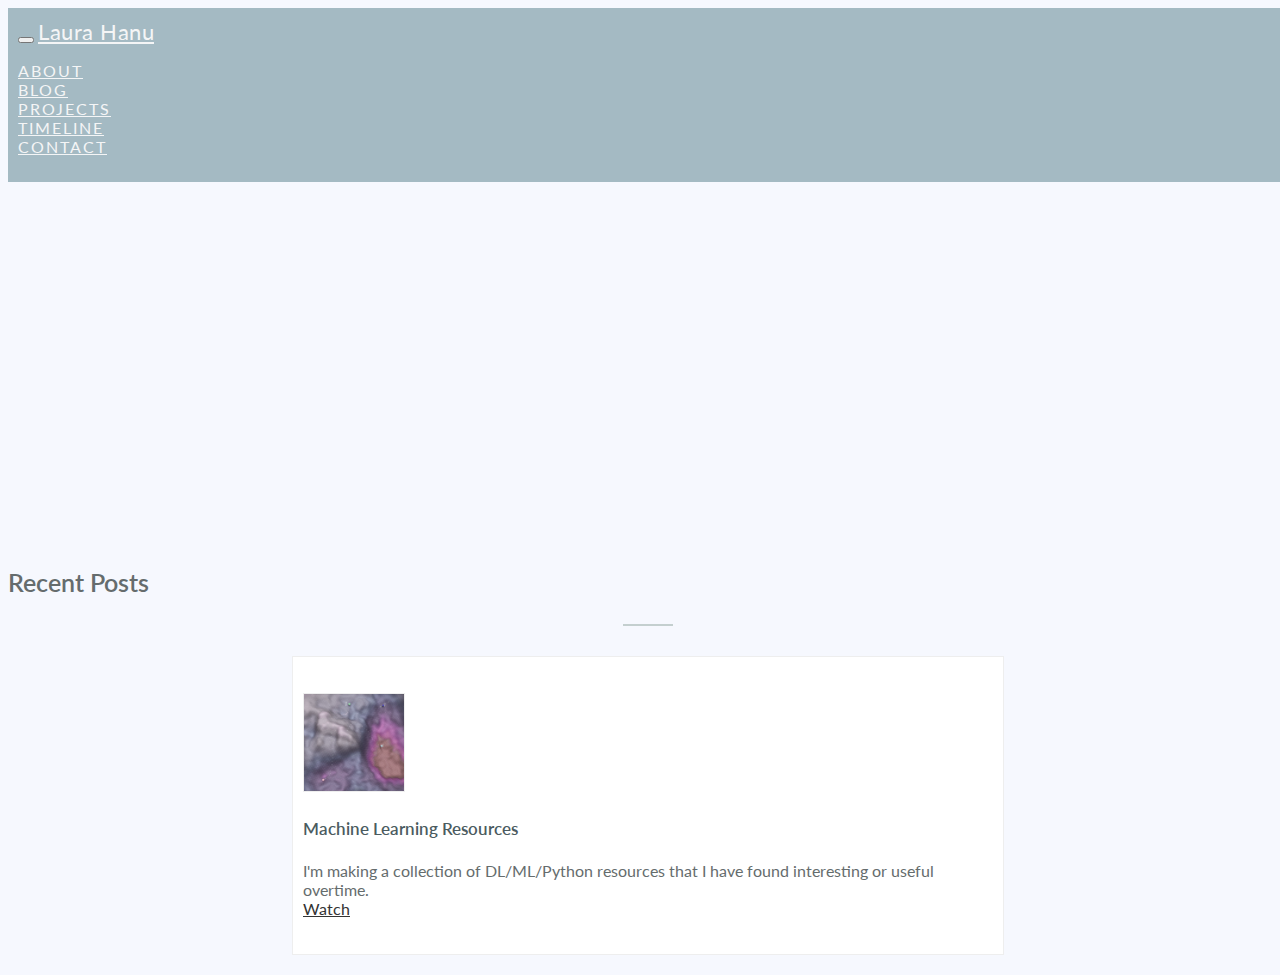
==== blog.html @ ff3ce21f "add blog" ====
<!DOCTYPE html>
<html lang="en">
<head>
<meta charset="utf-8">
<meta name="viewport" content="width=device-width, initial-scale=1">
<title>Laura Hanu - Data scientist & AI enthusiast</title>
<meta name="description" content="About me page">
<meta name="author" content="Laura Hanu">

<!-- Bootstrap -->
<link rel="stylesheet" type="text/css"  href="css/bootstrap.css">
<link rel="stylesheet" type="text/css" href="fonts/font-awesome/css/font-awesome.css">

<script async defer src="https://buttons.github.io/buttons.js"></script>
<!-- Stylesheet
    ================================================== -->
<link rel="stylesheet" type="text/css"  href="css/style.css">
<link rel="stylesheet" type="text/css" href="css/prettyPhoto.css">
<link href='http://fonts.googleapis.com/css?family=Lato:400,700,900,300' rel='stylesheet' type='text/css'>

</head>
<body id="page-top" data-spy="scroll" data-target=".navbar-fixed-top" style="background-color:#f6f8fe;">

  <!-- Navigation -->
  <div id="nav">
    <nav class="navbar navbar-custom">
      <div class="container">
        <div class="navbar-header">
          <button type="button" class="navbar-toggle" data-toggle="collapse" data-target=".navbar-main-collapse"> <i class="fa fa-bars"></i> </button>
          <a class="navbar-brand page-scroll" href="#page-top">Laura Hanu</a> </div>
            <div class="collapse navbar-collapse navbar-right navbar-main-collapse">
              <ul class="nav navbar-nav">
                <li class="hidden"> <a href="#page-top"></a> </li>
                <li> <a class="page-scroll" href="#about">About</a> </li>
                <li> <a class="page-scroll" href="#blog">Blog</a> </li>
                <li> <a class="page-scroll" href="#portfolio">Projects</a> </li>
                <li> <a class="page-scroll" href="#resume">Timeline</a> </li>
                <li> <a class="page-scroll" href="#contact">Contact</a> </li>
              </ul>
          </div>
      </div>
    </nav>
  </div>


<!-- Recent Posts -->
<div id="blog" >
  <div class="container" >
    <h1 class="section-title  text-center center">Recent Posts</h1>
    <hr>
      <div class="blog-item">
        <div class="row" style="margin: 0px">
            <div class="col-sm-2 text-left">
              <p><img src="img/resources-small.png"  class="blog-img"</p></a>
            </div>
            <div class="col-sm-10 text-left">
              <h4>Machine Learning Resources</h4>
              <p>I'm making a collection of DL/ML/Python resources that I have found interesting or useful overtime.
              <!-- <a href="https://github.com/laurahanu/Deep-Learning-Resources" class="btn btn-linkedin btn-sm">Read more <i ></i></a> -->
              <br>
              <a class="github-button" href="https://github.com/laurahanu/Deep-Learning-Resources" data-icon="octicon-eye" aria-label="Watch ntkme/github-buttons on GitHub">Watch</a>
              </p>
            </div>
    </div>
  </div>
</div>


<script type="text/javascript" src="js/jquery.1.11.1.js"></script>
<script type="text/javascript" src="js/bootstrap.js"></script>
<script type="text/javascript" src="js/SmoothScroll.js"></script>
<script type="text/javascript" src="js/jquery.prettyPhoto.js"></script>
<script type="text/javascript" src="js/jquery.isotope.js"></script>
<script type="text/javascript" src="js/main.js"></script>
</body>
</html>
---- css/style.css ----
body, html {
	font-family: Lato;
	text-rendering: optimizeLegibility !important;
	-webkit-font-smoothing: antialiased !important;
	color: #656c6d;
	width: 100% !important;
	height: 100% !important;
}
h1 {
	font-weight: 600;
	font-size: 25px;
}
h1 strong {
	font-weight: 900;
	color: #4b5b60;
	font-size: 25px;
}
h2 {
	line-height: 20px;
	margin: 0;
	color: #4b5b60;
	font-weight: 400;
	margin-bottom: 30px;
	font-size: 25px;
}
h3, h4 {
	color: #4b5b60;;
	font-size: 17px;
	font-weight: 600;
}
h5 {
	text-transform: uppercase;
	font-weight: 500;
	line-height: 20px;
}
p.intro {
	font-size: 16px;
	margin: 12px 0 0;
	line-height: 25px;
	font-family: Lato;
}
a {
	color: #333;
}
a:hover, a:focus {
	text-decoration: none;
	color: #4b5b60;;
}
ul, ol {
	list-style: none;
}
.clearfix:after {
	visibility: hidden;
	display: block;
	font-size: 0;
	content: " ";
	clear: both;
	height: 0;
}
.clearfix {
	display: inline-block;
}
* html .clearfix {
	height: 1%;
}
.clearfix {
	display: block;
}
ul, ol {
	padding: 0;
	webkit-padding: 0;
	moz-padding: 0;
}
hr {
	height: 2px;
	width: 50px;
	text-align: center;
	position: relative;
	background: #c4cfcf;
	margin: 0 auto;
	margin-bottom: 30px;
	border: 0;
}
/* Navigation */
#nav {
	z-index: 9999;
}
#nav.affix {
	position: fixed;
	top: 0;
	width: 100%
}
.navbar-custom {
	margin-bottom: 0;
	background-color:  #a4bac3;
	border-radius: 0px;
	padding: 10px 10px;
}
.navbar-custom .navbar-brand {
	font-weight: 400;
	font-size: 22px;
	letter-spacing: 0.5px;
}
.navbar-custom .navbar-brand:focus {
	outline: 0;

}
.navbar-custom .navbar-brand .navbar-toggle {
	padding: 8px 8px;
	font-size: 19px;
	color: #fff;
}
.navbar-custom .navbar-brand .navbar-toggle:focus, .navbar-custom .navbar-brand .navbar-toggle:active {
	outline: 0;

}
.navbar-custom a {
	color: #f4f5f6;
}
.navbar-custom .nav li a {
	text-transform: uppercase;
	letter-spacing: 2px;
	-webkit-transition: background .3s ease-in-out;
	-moz-transition: background .3s ease-in-out;
	transition: background .3s ease-in-out;
}
.navbar-custom .nav li a:hover {
	outline: 0;
	color: #fff;
	font-weight: 600;
	background-color: transparent;
}
.navbar-custom .nav li a:focus, .navbar-custom .nav li a:active {
	outline: 0;
	background-color: transparent;
	color: #fff;
	font-weight: 600;
}
.navbar-custom .nav li.active {
	outline: 0;

}
.navbar-custom .nav li.active a {
	background-color: rgba(255,255,255,.8);

}
.navbar-custom .nav li.active a:hover {
	color: #fff;

}
.btn-default {
	color: #fff;
	background-color: transparent;
	border-color: #fff;
	padding: 0px 0px;
	margin: 0;
	font-size: 0px;
	border-radius: 0;
}
.btn-linkedin {
	  background: #aac9d4;
	  border-radius: 1;
	  color: #fff;
	  border-width: 0px;
	  border-style: solid;
	  border-color: #084461;
	}
	.btn-linkedin:link, .btn-linkedin:visited {
	  color: #fff;
	}
	.btn-linkedin:active, .btn-linkedin:hover {
	  background: #bbd3dc;
	  color: #fff;
}
.btn-default:hover, .btn-default:focus, .btn-default.focus, .btn-default:active, .btn-default.active {
	color: #fff;
	background-color: #b9d5d5;
	border-color: #b9d5d5;
}
.btn-primary {
	color: #fff;
	background-color: #aac9d4;
	padding: 9px 10px;
	border-color: #aac9d4;
	border-radius: 4;
	font-size: 18px;
	font-weight: 400;
}
.btn-primary:hover, .btn-primary:focus, .btn-primary.focus, .btn-primary:active, .btn-primary.active {
	color: #fff;
	background-color: #bbd3dc;
	border-color: #bbd3dc;
}
.btn-primary i.fa {
	margin-right: 10px;
}
/* Home Section */
.intro {
	display: table;
	width: 100%;
	height: auto;
	padding: 100px 0;
	text-align: center;
	color: #fff;
	background: url(../img/intro-bg-pref.jpg) no-repeat center top;
	background-color: #7bc3d1;
	-webkit-background-size: 200;
	-moz-background-size: 200;
	background-size: 200;
	-o-background-size: 200;
}
.section-title.center {
	padding: 25px 0 10px 0;
}
/* About Section */
#about {
	margin-top: 60px;
	padding-bottom: 20px;
	background: #fbfbfe;
	background-image: linear-gradient(to bottom, #fbfbfe ,#f6f8fe);
	width: 100%;
}
#about .about-text {
	margin-left: 0px;
	font-size: 15px;
	margin-bottom: 40px;
	margin-top: 40px;
	font-weight: 400;
	letter-spacing: 0.4px;
}
#about img {
	border-radius: 50%;
	margin-bottom: 10px;
	width: 200px;
	height: 200px;
	display: inline-block;
}
#about p {
	margin-top: 25px;
	margin-bottom: 5px;
}
#about .social {
	margin-top: 20px;
	margin-bottom: 20px;
}
#about .social ul li {
	display: inline-block;
	margin: 0 15px;
}
#about .social i.fa {
	font-size: 32px;
	padding: 4px 5px;
	color: #aac9d4;
	transition: all 0.5s;
}

#about .social i.fa:hover {
	color: #b9d5d5;
}
/* Blog Section */
#blog {
	margin-top: 360px;
	padding-bottom: 20px;
	background: #f6f8fe;
	width: 100%;
}

.blog-item {
	background: #fff;
	max-width:  700px;
	max-height: 400px;
	height: auto;
	padding-top: 10px;
	padding-bottom: 20px;
	padding-left: 10px;
	border: 1px solid #eee;
  	margin: 0rem auto;
  	float: none;
	-webkit-transition: all 0.5s ease-out;
	-moz-transition: all 0.5s ease-out;
	-ms-transition: all 0.5s ease-out;
	-o-transition: all 0.5s ease-out;
	transition: all 0.5s ease-out;

}
.blog-item:hover {
	-webkit-transform: scale(1.05);
	-moz-transform: scale(1.05);
	-ms-transform: scale(1.05);
	-o-transform: scale(1.05);
	transform: scale(1.05);
	position: relative;
}
.blog-img {
	width:  100px;
	height: auto;
	margin-top: 10px;
	border: 1px solid #eee;
}
/* Portfolio Section */
#portfolio {
	margin-top: 0px;
	margin-bottom: 0px;
	background-image: linear-gradient(to bottom, #f6f8fe ,#f2f4fd);
}
ul.cat li {
	display: inline-block;
}
ol.type li {
	display: inline-block;
	margin-left: 0px;
}
ol.type li a {
	background: #f2f4fd;
	color: #fff;
	padding: 14px 14px;
}
ol.type li a.active {
	background: #91adad;
	color: #fff;
}
ol.type li a:hover {
	background: #91adad;
	color: #fff;
}
.isotope-item {
	z-index: 2

}
.isotope-hidden.isotope-item {
	z-index: 1
}
.isotope, .isotope .isotope-item {
	/* change duration value to whatever you like */
	-webkit-transition-duration: 0.3s;
	-moz-transition-duration: 0.3s;
	transition-duration: 0.3s;
}
.isotope-item {
	margin-right: 0px;
	-webkit-backface-visibility: hidden;
	backface-visibility: hidden;

}
.isotope {
	-webkit-backface-visibility: hidden;
	backface-visibility: hidden;
	-webkit-transition-property: height, width;
	-moz-transition-property: height, width;
	transition-property: height, width;

}
.isotope .isotope-item {
	-webkit-backface-visibility: hidden;
	backface-visibility: hidden;
	-webkit-transition-property: -webkit-transform, opacity;
	-moz-transition-property: -moz-transform, opacity;
	transition-property: transform, opacity;

}
.portfolio-item {
	background: #fff;
	max-width:  250px;
	max-height: 400px;
	height: 370px;
	padding: 20px 50px;
	border: 1px solid #eee;
	-webkit-transition: all 0.5s ease-out;
	-moz-transition: all 0.5s ease-out;
	-ms-transition: all 0.5s ease-out;
	-o-transition: all 0.5s ease-out;
	transition: all 0.5s ease-out;
  	margin: 0rem auto;
	margin-bottom: 10px;
	margin-top: 20px;
  	float: none;
}
.portfolio-item:hover {
	-webkit-transform: scale(1.05);
	-moz-transform: scale(1.05);
	-ms-transform: scale(1.05);
	-o-transform: scale(1.05);
	transform: scale(1.05);
	position: relative;
}
.portfolio-item .hover-bg {
	opacity: 1;
	height: 150px;
	width: 150px;
	border-radius: 50%;
	overflow: hidden;
	margin-bottom: 10px;
	position: relative;

} 

.hover-bg .hover-text {
	position: absolute;
	text-align: center;
	margin: 0 auto;
	color: #ffffff;
	background: rgba(0, 0, 0, 0.66);
	padding: 33% 0 0 0;
	height: 100%;
	width: 100%;
	opacity: 0;
	transition: all 0.5s;
}
.hover-bg .hover-text>h4 {
	opacity: 0;
	color: #fff;
	font-weight: 400;
	-webkit-transform: translateY(100%);
	transform: translateY(100%);
	transition: all 0.3s;
}
.hover-bg:hover .hover-text>h4 {
	opacity: 1;
	-webkit-backface-visibility: hidden;
	-webkit-transform: translateY(0);
	transform: translateY(0);
}
.hover-bg .hover-text>i {
	opacity: 0;
	-webkit-transform: translateY(0);
	transform: translateY(0);
	transition: all 0.3s;
}
.hover-bg:hover .hover-text>i {
	opacity: 1;
	-webkit-backface-visibility: hidden;
	transform: translateY(100%);
}
.hover-bg:hover .hover-text {
	opacity: 1;
}
#portfolio i.fa {
	font-size: 0px;
	padding: 0px;
	margin: auto;
	color: #f6f6f6;
}

.img-circle {
	border-radius: 50%;
	max-width:  100%;
	max-height: 150px;
	margin-bottom: 20px;
}
/* Resume Section */
#resume {
	background: #f2f4fd;
}
.timeline {
	position: relative;
	padding: 10px;
	list-style: none;
}
.timeline:before {
	content: "";
	position: absolute;
	top: 10px;
	bottom: 10px;
	left: 0px;
	width: 1px;
	margin-left: 0px;
	background-color: #fff;
}
.timeline>li {
	position: relative;
	margin-bottom:10px;
	min-height: 20px;
}
.timeline>li:before, .timeline>li:after {
	content: " ";
	display: table;
}
.timeline>li:after {
	clear: both;
}
.timeline>li .timeline-panel {
	float: right;
	position: relative;
	width: 100%;
	padding: 0 70px 0 70px;
	text-align: left;
}
.timeline>li .timeline-panel:before {
	right: auto;
	left: 0px;
	border-right-width: 0px;
	border-left-width: 0;
}
.timeline>li .timeline-panel:after {
	right: auto;
	left: -14px;
	border-right-width: 15px;
	border-left-width: 0;
}
.timeline>li .timeline-image {
	z-index: 100;
	position: absolute;
	left: 0;
	width: 0px;
	height: 0px;
	margin-left: 0;
	border: 1px solid #eee;
	border-radius: 100%;
	text-align: center;
	background: #fff;
}
.timeline>li .timeline-image h4 {
	margin-top: 10px;
	font-size: 14px;
	text-transform: uppercase;
}
.timeline>li.timeline-inverted>.timeline-panel {
	float: right;
	padding: 0 30px 0 70px;
	text-align: eft;
}
.timeline>li.timeline-inverted>.timeline-panel:before {
	right: auto;
	left: -15px;
	border-right-width: 15px;
	border-left-width: 0;
}
.timeline>li.timeline-inverted>.timeline-panel:after {
	right: auto;
	left: -14px;
	border-right-width: 14px;
	border-left-width: 0;
}
.timeline>li:last-child {
	margin-bottom: 20px;
}
.timeline .timeline-heading h4 {
	margin-top: 0;
	text-transform: uppercase;
	font-size: 16px;
}
.timeline .timeline-heading h2 {
	margin-top: 10px;
}
.timeline .timeline-heading h4.subheading {
	text-transform: none;
	color: #629ca7;
	font-size: 18px;
}
.timeline .timeline-body>p, .timeline .timeline-body>ul {
	margin-bottom: 10px;
}

/* Contact Section */
#contact {
	padding: 30px 0 0px 0;
	color: #fff;
	background: #a4bac3;


}
#contact h2 {
	color: #fff;
}
#contact hr {
	background: rgba(255,255,255,0.6);
}
#contact h3 {
	padding-top: 0px;
	font-size: 18px;
	font-weight: 400;
	color: #fff;
}
#contact form {
	padding: 0px 0;
}
#contact i.fa {
	color: #fff;
	margin-bottom: 10px;
}
#contact .text-danger {
	color: #fff;
	text-align: left;
}
label {
	font-size: 12px;
	font-weight: 400;
	font-family: Lato;
	float: left;
}
#contact .form-control {
	display: block;
	width: 100%;
	padding: 0px 0px;
	font-size: 14px;
	line-height: 1.42857143;
	color: #fff;
	background-color: rgba(255,255,255,0.4);
	background-image: none;
	border: 0;
	border-radius: 2px;
	-webkit-box-shadow: none;
	box-shadow: none;
	-webkit-transition: none;
	-o-transition: none;
	transition: none;
}
#contact .form-control:focus {
	border-color: inherit;
	outline: 0;
	-webkit-box-shadow: transparent;
	box-shadow: transparent;
}
.form-control::-webkit-input-placeholder {
color: #fff;
}
.form-control:-moz-placeholder {
color: #fff;
}
.form-control::-moz-placeholder {
color: #fff;
}
.form-control:-ms-input-placeholder {
color: #fff;
}
#contact .social {
	margin-top: 34px;
}
#contact .social ul li {
	display: inline-block;
	margin: 0 10px;
}
#contact .social i.fa {
	font-size: 26px;
	padding: 4px 5px;
	color: #fff;
	transition: all 0.5s;
}
#contact .social i.fa:hover {
	color: #fff;
}

#contact .btn:hover, #contact .btn:focus {
	background-color: #fff;
	border: 1px solid #fff;
}
.btn:active, .btn.active {
	background-image: none;
	outline: 0;
	-webkit-box-shadow: none;
	box-shadow: none;
}
a:focus, .btn:focus, .btn:active:focus, .btn.active:focus, .btn.focus, .btn:active.focus, .btn.active.focus {
	outline: none;
	outline-offset: none;
}
/* Footer Section*/
#footer {
	background: #f2f4fd;
	color: #769ba7;
	padding-top: 20px;

}
#footer p {
	font-size: 13px;
	letter-spacing: 1px;
}
#footer a {
	color: #fff;
}
#footer a:hover {
	color: #fff;
}

/* Media Queries */
@media(min-width:768px) {
.intro {
	height: 100%;
	padding: 0;
	text-align: left;
	color: #fff;
}
.intro H1 {
	font-size: 60px;
	font-weight: 500;
	letter-spacing: -2px;
}
.intro .name {
	font-weight: 600;
}
.intro .intro-text {
	max-width: 75%;
}
.intro .intro-text p {
	font-family: Lato;
	font-size: 20px;
	margin-bottom: 40px;
	margin-top: 20px;
}
section {
	padding: 0px 0;
}
header .intro-text {
	padding-top: 300px;
	padding-bottom: 200px;
}
.timeline:before {
	left: 50%;
}
.timeline>li {
	margin-bottom: 100px;
	min-height: 100px;
}
.timeline>li .timeline-panel {
	float: left;
	width: 41%;
	padding: 0 20px 20px 30px;
	text-align: right;
}
.timeline>li .timeline-image {
	left: 50%;
	width: 100px;
	height: 100px;
	margin-left: -50px;
}
.timeline>li .timeline-image h4 {
	margin-top: 16px;
	line-height: 18px;
	font-weight: 400;
}
.timeline>li.timeline-inverted>.timeline-panel {
	float: right;
	padding: 0 30px 20px 20px;
	text-align: left;
}
}

@media(min-width:992px) {
#here-me h1 {
	margin: 10px 0 0px;
}
.timeline>li {
	min-height: 150px;
}
.timeline>li .timeline-panel {
	padding: 0 20px 20px;
}
.timeline>li .timeline-image {
	width: 150px;
	height: 150px;
	margin-left: -75px;
}
.timeline>li .timeline-image h4 {
	margin-top: 30px;
	font-size: 18px;
	line-height: 26px;
}
.timeline>li.timeline-inverted>.timeline-panel {
	padding: 0 20px 20px;
}
}

@media(min-width:1200px) {
.timeline>li {
	min-height: 170px;
}
.timeline>li .timeline-panel {
	padding: 10px 20px 20px 100px;
}
.timeline>li .timeline-image {
	width: 150px;
	height: 150px;
	margin-left: -75px;
}
.timeline>li .timeline-image h4 {
	margin-top: 40px;
	font-weight: 400;
}
.timeline>li.timeline-inverted>.timeline-panel {
	padding: 10px 100px 20px 20px;
}
}
---- css/prettyPhoto.css ----
div.pp_default .pp_top,div.pp_default .pp_top .pp_middle,div.pp_default .pp_top .pp_left,div.pp_default .pp_top .pp_right,div.pp_default .pp_bottom,div.pp_default .pp_bottom .pp_left,div.pp_default .pp_bottom .pp_middle,div.pp_default .pp_bottom .pp_right{height:13px}
div.pp_default .pp_top .pp_left{background:url(../img/prettyPhoto/default/sprite.png) -78px -93px no-repeat}
div.pp_default .pp_top .pp_middle{background:url(../img/prettyPhoto/default/sprite_x.png) top left repeat-x}
div.pp_default .pp_top .pp_right{background:url(../img/prettyPhoto/default/sprite.png) -112px -93px no-repeat}
div.pp_default .pp_content .ppt{color:#f8f8f8}
div.pp_default .pp_content_container .pp_left{background:url(../img/prettyPhoto/default/sprite_y.png) -7px 0 repeat-y;padding-left:13px}
div.pp_default .pp_content_container .pp_right{background:url(../img/prettyPhoto/default/sprite_y.png) top right repeat-y;padding-right:13px}
div.pp_default .pp_next:hover{background:url(../img/prettyPhoto/default/sprite_next.png) center right no-repeat;cursor:pointer}
div.pp_default .pp_previous:hover{background:url(../img/prettyPhoto/default/sprite_prev.png) center left no-repeat;cursor:pointer}
div.pp_default .pp_expand{background:url(../img/prettyPhoto/default/sprite.png) 0 -29px no-repeat;cursor:pointer;width:28px;height:28px}
div.pp_default .pp_expand:hover{background:url(../img/prettyPhoto/default/sprite.png) 0 -56px no-repeat;cursor:pointer}
div.pp_default .pp_contract{background:url(../img/prettyPhoto/default/sprite.png) 0 -84px no-repeat;cursor:pointer;width:28px;height:28px}
div.pp_default .pp_contract:hover{background:url(../img/prettyPhoto/default/sprite.png) 0 -113px no-repeat;cursor:pointer}
div.pp_default .pp_close{width:30px;height:30px;background:url(../img/prettyPhoto/default/sprite.png) 2px 1px no-repeat;cursor:pointer}
div.pp_default .pp_gallery ul li a{background:url(../img/prettyPhoto/default/default_thumb.png) center center #f8f8f8;border:1px solid #aaa}
div.pp_default .pp_social{margin-top:7px}
div.pp_default .pp_gallery a.pp_arrow_previous,div.pp_default .pp_gallery a.pp_arrow_next{position:static;left:auto}
div.pp_default .pp_nav .pp_play,div.pp_default .pp_nav .pp_pause{background:url(../img/prettyPhoto/default/sprite.png) -51px 1px no-repeat;height:30px;width:30px}
div.pp_default .pp_nav .pp_pause{background-position:-51px -29px}
div.pp_default a.pp_arrow_previous,div.pp_default a.pp_arrow_next{background:url(../img/prettyPhoto/default/sprite.png) -31px -3px no-repeat;height:20px;width:20px;margin:4px 0 0}
div.pp_default a.pp_arrow_next{left:52px;background-position:-82px -3px}
div.pp_default .pp_content_container .pp_details{margin-top:5px}
div.pp_default .pp_nav{clear:none;height:30px;width:110px;position:relative}
div.pp_default .pp_nav .currentTextHolder{font-family:Georgia;font-style:italic;color:#999;font-size:11px;left:75px;line-height:25px;position:absolute;top:2px;margin:0;padding:0 0 0 10px}
div.pp_default .pp_close:hover,div.pp_default .pp_nav .pp_play:hover,div.pp_default .pp_nav .pp_pause:hover,div.pp_default .pp_arrow_next:hover,div.pp_default .pp_arrow_previous:hover{opacity:0.7}
div.pp_default .pp_description{font-size:13px;font-weight:500;line-height:14px;margin:5px 50px 5px 0}
div.pp_default .pp_bottom .pp_left{background:url(../img/prettyPhoto/default/sprite.png) -78px -127px no-repeat}
div.pp_default .pp_bottom .pp_middle{background:url(../img/prettyPhoto/default/sprite_x.png) bottom left repeat-x}
div.pp_default .pp_bottom .pp_right{background:url(../img/prettyPhoto/default/sprite.png) -112px -127px no-repeat}
div.pp_default .pp_loaderIcon{background:url(../img/prettyPhoto/default/loader.gif) center center no-repeat}
div.pp_pic_holder a:focus{outline:none}
div.pp_overlay{background:#000;display:none;left:0;position:absolute;top:0;width:100%;z-index:9500}
div.pp_pic_holder{display:none;position:absolute;width:100px;z-index:10000}
a.pp_expand,a.pp_contract{cursor:pointer;display:none;height:20px;position:absolute;right:30px;text-indent:-10000px;top:10px;width:20px;z-index:20000}
a.pp_close{position:absolute;right:0;top:0;display:block;line-height:22px;text-indent:-10000px}
.pp_loaderIcon{display:block;height:24px;left:50%;position:absolute;top:50%;width:24px;margin:-12px 0 0 -12px}
#pp_full_res{line-height:1!important}
#pp_full_res .pp_inline{text-align:left}
#pp_full_res .pp_inline p{margin:0 0 15px}
div.ppt{color:#fff;display:none;font-size:17px;z-index:9999;margin:0 0 5px 15px}
div.pp_default .pp_content,div.light_rounded .pp_content{background-color:#fff}
div.pp_default #pp_full_res .pp_inline,div.light_rounded .pp_content .ppt,div.light_rounded #pp_full_res .pp_inline,div.light_square .pp_content .ppt,div.light_square 
div.light_rounded .pp_arrow_previous.disabled,div.dark_rounded .pp_arrow_previous.disabled,div.dark_square .pp_arrow_previous.disabled,div.light_square .pp_arrow_previous.disabled{background-position:0 -87px;cursor:default}
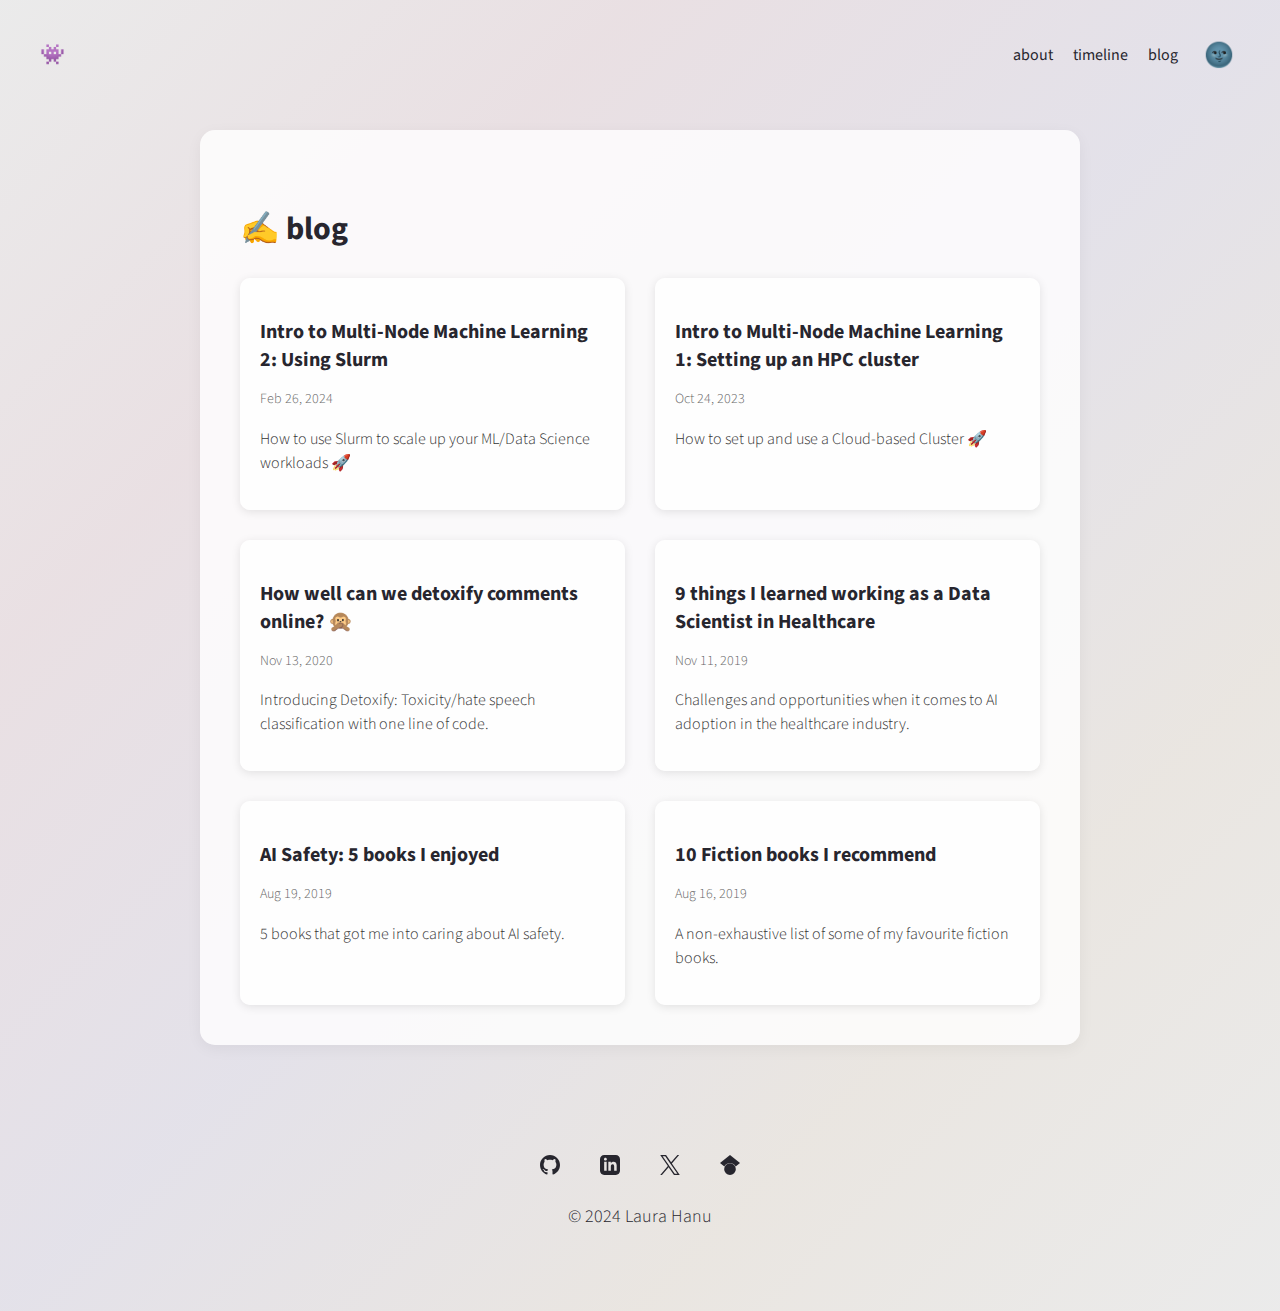
==== commit 6c7ee98d: "website refactoring" ====
--- a/blog.html
+++ b/blog.html
@@ -1,76 +1,121 @@
 <!DOCTYPE html>
 <html lang="en">
+
 <head>
-<meta charset="utf-8">
-<meta name="viewport" content="width=device-width, initial-scale=1">
-<title>Laura Hanu - Data scientist & AI enthusiast</title>
-<meta name="description" content="About me page">
-<meta name="author" content="Laura Hanu">
+    <link rel="preconnect" href="https://fonts.googleapis.com">
+    <link rel="preconnect" href="https://fonts.gstatic.com" crossorigin>
+    <link
+        href="https://fonts.googleapis.com/css2?family=Nunito+Sans:ital,opsz,wght@0,6..12,200..1000;1,6..12,200..1000&family=Source+Code+Pro:ital,wght@0,200..900;1,200..900&family=Source+Sans+3:ital,wght@0,200..900;1,200..900&family=Work+Sans:ital,wght@0,100..900;1,100..900&display=swap"
+        rel="stylesheet">
+    <meta charset="UTF-8">
+    <meta name="viewport" content="width=device-width, initial-scale=1.0">
+    <link rel="stylesheet" href="style.css">
+    <meta charset="UTF-8">
+    <meta name="viewport" content="width=device-width, initial-scale=1.0">
+    <link rel="stylesheet" href="style.css">
+    <meta charset="UTF-8">
+    <meta name="viewport" content="width=device-width, initial-scale=1.0">
+    <title>Laura's Blog</title>
+    <link rel="stylesheet" href="styles.css"> <!-- Assuming you'll create a separate CSS file -->
+</head>
 
-<!-- Bootstrap -->
-<link rel="stylesheet" type="text/css"  href="css/bootstrap.css">
-<link rel="stylesheet" type="text/css" href="fonts/font-awesome/css/font-awesome.css">
-
-<script async defer src="https://buttons.github.io/buttons.js"></script>
-<!-- Stylesheet
-    ================================================== -->
-<link rel="stylesheet" type="text/css"  href="css/style.css">
-<link rel="stylesheet" type="text/css" href="css/prettyPhoto.css">
-<link href='http://fonts.googleapis.com/css?family=Lato:400,700,900,300' rel='stylesheet' type='text/css'>
-
-</head>
-<body id="page-top" data-spy="scroll" data-target=".navbar-fixed-top" style="background-color:#f6f8fe;">
-
-  <!-- Navigation -->
-  <div id="nav">
-    <nav class="navbar navbar-custom">
-      <div class="container">
-        <div class="navbar-header">
-          <button type="button" class="navbar-toggle" data-toggle="collapse" data-target=".navbar-main-collapse"> <i class="fa fa-bars"></i> </button>
-          <a class="navbar-brand page-scroll" href="#page-top">Laura Hanu</a> </div>
-            <div class="collapse navbar-collapse navbar-right navbar-main-collapse">
-              <ul class="nav navbar-nav">
-                <li class="hidden"> <a href="#page-top"></a> </li>
-                <li> <a class="page-scroll" href="#about">About</a> </li>
-                <li> <a class="page-scroll" href="#blog">Blog</a> </li>
-                <li> <a class="page-scroll" href="#portfolio">Projects</a> </li>
-                <li> <a class="page-scroll" href="#resume">Timeline</a> </li>
-                <li> <a class="page-scroll" href="#contact">Contact</a> </li>
-              </ul>
-          </div>
-      </div>
-    </nav>
-  </div>
-
-
-<!-- Recent Posts -->
-<div id="blog" >
-  <div class="container" >
-    <h1 class="section-title  text-center center">Recent Posts</h1>
-    <hr>
-      <div class="blog-item">
-        <div class="row" style="margin: 0px">
-            <div class="col-sm-2 text-left">
-              <p><img src="img/resources-small.png"  class="blog-img"</p></a>
+<body>
+    <div class="container">
+        <header>
+            <a class="logo" href="index.html">👾</a>
+            <nav>
+                <a href="index.html">about</a>
+                <a href="timeline.html" class="active">timeline</a>
+                <a href="blog.html" class="active">blog</a>
+                <button id="darkModeToggle">🌚</button>
+            </nav>
+        </header>
+        <main>
+            <section class="blog-section">
+                <h2>✍️ blog</h2>
+                <div class="blog-entries">
+                    <div class="blog-entry">
+                        <h3><a
+                                href="https://medium.com/@laura.hanu10/intro-to-multi-node-machine-learning-2-using-slurm-37acbcebf4f9">Intro
+                                to Multi-Node Machine Learning 2: Using Slurm</a></h3>
+                        <p class="blog-date">Feb 26, 2024</p>
+                        <p class="blog-excerpt">How to use Slurm to scale up your ML/Data Science workloads 🚀 </p>
+                    </div>
+                    <div class="blog-entry">
+                        <h3><a
+                                href="https://medium.com/unitary/intro-to-multi-node-machine-learning-1-setting-up-an-hpc-cluster-915445c11fba">Intro
+                                to Multi-Node Machine Learning 1: Setting up an HPC cluster
+                            </a></h3>
+                        <p class="blog-date">Oct 24, 2023</p>
+                        <p class="blog-excerpt">How to set up and use a Cloud-based Cluster 🚀 </p>
+                    </div>
+                    <div class="blog-entry">
+                        <h3><a href="https://medium.com/unitary/how-well-can-we-detoxify-comments-online-bfffe5f716d7">How
+                                well can we detoxify comments online? 🙊</a></h3>
+                        <p class="blog-date">Nov 13, 2020</p>
+                        <p class="blog-excerpt">Introducing Detoxify: Toxicity/hate speech classification with one line
+                            of code.
+                        </p>
+                    </div>
+                    <div class="blog-entry">
+                        <h3><a
+                                href="https://medium.com/@laura.hanu10/9-things-i-learned-working-as-a-data-scientist-in-healthcare-9e4bd622ac00">9
+                                things I learned working as a Data Scientist in Healthcare
+                            </a></h3>
+                        <p class="blog-date">Nov 11, 2019</p>
+                        <p class="blog-excerpt">Challenges and opportunities when it comes to AI adoption in the
+                            healthcare industry.
+                        </p>
+                    </div>
+                    <div class="blog-entry">
+                        <h3><a href="blog_entries/ai_safety.html">AI Safety: 5 books I enjoyed</a></h3>
+                        <p class="blog-date">Aug 19, 2019</p>
+                        <p class="blog-excerpt">5 books that got me into caring about AI safety.
+                        </p>
+                    </div>
+                    <div class="blog-entry">
+                        <h3><a href="blog_entries/fiction_books.html">10 Fiction books I recommend
+                            </a></h3>
+                        <p class="blog-date">Aug 16, 2019</p>
+                        <p class="blog-excerpt">A non-exhaustive list of some of my favourite fiction books.
+                        </p>
+                    </div>
+                </div>
+            </section>
+        </main>
+        <footer class="copyright-footer">
+            <div class="social-links">
+                <div class="socials">
+                    <a href="https://github.com/laurahanu" target="_blank" rel="noopener noreferrer">
+                        <svg xmlns="http://www.w3.org/2000/svg" viewBox="0 0 24 24">
+                            <path
+                                d="M12 0c-6.626 0-12 5.373-12 12 0 5.302 3.438 9.8 8.207 11.387.599.111.793-.261.793-.577v-2.234c-3.338.726-4.033-1.416-4.033-1.416-.546-1.387-1.333-1.756-1.333-1.756-1.089-.745.083-.729.083-.729 1.205.084 1.839 1.237 1.839 1.237 1.07 1.834 2.807 1.304 3.492.997.107-.775.418-1.305.762-1.604-2.665-.305-5.467-1.334-5.467-5.931 0-1.311.469-2.381 1.236-3.221-.124-.303-.535-1.524.117-3.176 0 0 1.008-.322 3.301 1.23.957-.266 1.983-.399 3.003-.404 1.02.005 2.047.138 3.006.404 2.291-1.552 3.297-1.23 3.297-1.23.653 1.653.242 2.874.118 3.176.77.84 1.235 1.911 1.235 3.221 0 4.609-2.807 5.624-5.479 5.921.43.372.823 1.102.823 2.222v3.293c0 .319.192.694.801.576 4.765-1.589 8.199-6.086 8.199-11.386 0-6.627-5.373-12-12-12z" />
+                        </svg>
+                    </a>
+                </div>
+                <a href="https://www.linkedin.com/in/laura-hanu-a0941691/" target="_blank" rel="noopener noreferrer">
+                    <svg xmlns="http://www.w3.org/2000/svg" viewBox="0 0 24 24">
+                        <path
+                            d="M19 0h-14c-2.761 0-5 2.239-5 5v14c0 2.761 2.239 5 5 5h14c2.762 0 5-2.239 5-5v-14c0-2.761-2.238-5-5-5zm-11 19h-3v-11h3v11zm-1.5-12.268c-.966 0-1.75-.79-1.75-1.764s.784-1.764 1.75-1.764 1.75.79 1.75 1.764-.783 1.764-1.75 1.764zm13.5 12.268h-3v-5.604c0-3.368-4-3.113-4 0v5.604h-3v-11h3v1.765c1.396-2.586 7-2.777 7 2.476v6.759z" />
+                    </svg>
+                </a>
+                <a href="https://x.com/HanuLaura" target="_blank" rel="noopener noreferrer">
+                    <svg xmlns="http://www.w3.org/2000/svg" width="1200" height="1227" viewBox="0 0 1200 1227"
+                        fill="none">
+                        <path
+                            d="M714.163 519.284L1160.89 0H1055.03L667.137 450.887L357.328 0H0L468.492 681.821L0 1226.37H105.866L515.491 750.218L842.672 1226.37H1200L714.137 519.284H714.163ZM569.165 687.828L521.697 619.934L144.011 79.6944H306.615L611.412 515.685L658.88 583.579L1055.08 1150.3H892.476L569.165 687.854V687.828Z" />
+                    </svg>
+                </a>
+                <a href="https://scholar.google.com/citations?user=07hm3DYAAAAJ&hl=en" target="_blank"
+                    rel="noopener noreferrer">
+                    <svg xmlns="http://www.w3.org/2000/svg" viewBox="0 0 24 24">
+                        <path
+                            d="M5.242 13.769L0 9.5 12 0l12 9.5-5.242 4.269C17.548 11.249 14.978 9.5 12 9.5c-2.977 0-5.548 1.748-6.758 4.269zM12 10a7 7 0 1 0 0 14 7 7 0 0 0 0-14z" />
+                    </svg>
+                </a>
             </div>
-            <div class="col-sm-10 text-left">
-              <h4>Machine Learning Resources</h4>
-              <p>I'm making a collection of DL/ML/Python resources that I have found interesting or useful overtime.
-              <!-- <a href="https://github.com/laurahanu/Deep-Learning-Resources" class="btn btn-linkedin btn-sm">Read more <i ></i></a> -->
-              <br>
-              <a class="github-button" href="https://github.com/laurahanu/Deep-Learning-Resources" data-icon="octicon-eye" aria-label="Watch ntkme/github-buttons on GitHub">Watch</a>
-              </p>
-            </div>
-    </div>
-  </div>
-</div>
-
-
-<script type="text/javascript" src="js/jquery.1.11.1.js"></script>
-<script type="text/javascript" src="js/bootstrap.js"></script>
-<script type="text/javascript" src="js/SmoothScroll.js"></script>
-<script type="text/javascript" src="js/jquery.prettyPhoto.js"></script>
-<script type="text/javascript" src="js/jquery.isotope.js"></script>
-<script type="text/javascript" src="js/main.js"></script>
+            <p>&copy; 2024 Laura Hanu</p>
+        </footer>
+        <script src="script.js"></script>
 </body>
-</html>
+</html>--- a/style.css
+++ b/style.css
@@ -0,0 +1,781 @@
+.intro-container {
+    display: flex;
+    align-items: flex-start;
+    justify-content: space-between;
+    margin-bottom: 30px;
+}
+
+.intro-text {
+    flex: 1;
+    padding-right: 10px;
+}
+
+.keyword-section {
+    text-align: left;
+    margin-bottom: 20px;
+    font-size: 18px;
+    height: 36px;
+    font-weight: 300;
+}
+
+.keyword-label {
+    font-weight: light;
+    margin-right: 10px;
+    /* Adds some space between "Keywords:" and the changing words */
+}
+
+#keyword-display {
+    display: inline-block;
+    transition: opacity 0.3s ease-in-out;
+}
+
+.dark-mode .keyword-section {
+    color: #ebebeb;
+    /* Light color for dark mode */
+}
+
+.dark-mode .keyword-label {
+    color: #ebebeb;
+    /* Slightly dimmer color for the label in dark mode */
+}
+
+.dark-mode #keyword-display {
+    color: #ebebeb;
+    /* Bright color for the changing keywords in dark mode */
+}
+
+.profile-info {
+    display: flex;
+    align-items: center;
+    margin-right: 20px;
+}
+
+.profile-picture {
+    width: 100px;
+    height: 100px;
+    border-radius: 50%;
+    overflow: hidden;
+    flex-shrink: 0;
+    margin-top: 20px;
+}
+
+.profile-picture img {
+    width: 100%;
+    height: 100%;
+    object-fit: cover;
+}
+
+.intro-text {
+    flex: 1;
+}
+
+h1 {
+    font-size: 42px;
+    color: #27262e;
+    margin-bottom: 20px;
+    margin-left: 30px;
+    line-height: 1.2;
+}
+
+h2 {
+    font-size: 32px;
+    color: #27262e;
+    margin-bottom: 20px;
+    margin-top: 40px;
+    font-weight: bolder;
+    line-height: 1.2;
+}
+
+.social-links {
+    display: flex;
+    justify-content: center;
+    gap: 20px;
+    margin-top: 40px;
+}
+
+.social-links a {
+    display: flex;
+    align-items: center;
+    justify-content: center;
+    width: 40px;
+    height: 40px;
+    border-radius: 50%;
+    background-color: rgba(255, 255, 255, 0);
+    transition: background-color 0.5s;
+}
+
+.social-links a:hover {
+    background-color: rgb(255, 255, 255);
+}
+
+
+.social-links svg {
+    width: 20px;
+    height: 20px;
+    fill: #27262e;
+}
+
+.dark-mode .social-links a {
+    background-color: rgba(211, 211, 211, 0.1);
+}
+
+.dark-mode .social-links a:hover {
+    background-color: rgba(0, 0, 0, 0.2);
+}
+
+.dark-mode .social-links svg {
+    fill: #e2e2e2;
+}
+
+.blog-section {
+    margin: 0px;
+}
+
+.blog-section h2 {
+    font-size: 32px;
+    color: #27262e;
+    margin-bottom: 30px;
+}
+
+.blog-entries {
+    display: grid;
+    grid-template-columns: repeat(auto-fill, minmax(300px, 1fr));
+    gap: 30px;
+}
+
+.blog-entry {
+    background-color: rgba(255, 255, 255, 0.8);
+    padding: 20px;
+    border-radius: 10px;
+    box-shadow: 0 2px 10px rgba(0, 0, 0, 0.1);
+    transition: transform 0.3s ease, box-shadow 0.3s ease;
+}
+
+.blog-entry:hover {
+    transform: translateY(-5px);
+    box-shadow: 0 5px 15px rgba(0, 0, 0, 0.2);
+}
+
+.blog-entry h3 {
+    font-size: 20px;
+    margin-bottom: 10px;
+}
+
+.blog-entry h3 a {
+    color: #27262e;
+    text-decoration: none;
+    transition: color 0.3s ease;
+}
+
+.blog-entry h3 a:hover {
+    color: #5593a9;
+}
+
+.blog-date {
+    font-size: 14px;
+    color: #666;
+    margin-bottom: 10px;
+}
+
+.blog-excerpt {
+    font-size: 16px;
+    color: #333;
+    line-height: 1.5;
+}
+
+/* Dark mode styles */
+.dark-mode .blog-section h2,
+.dark-mode .blog-entry h3 a {
+    color: #ebebeb;
+}
+
+.dark-mode .blog-entry {
+    background-color: rgba(7, 7, 7, 0.407);
+}
+
+.dark-mode .blog-date {
+    color: #aaa;
+}
+
+.dark-mode .blog-excerpt {
+    color: #ddd;
+}
+
+body,
+html {
+    margin: 0;
+    padding: 0;
+    font-family: 'Source Sans 3', sans-serif;
+    height: 100%;
+    background-color: #dddddd;
+    /* Light base color */
+    color: #333;
+}
+
+.container {
+    min-height: 100%;
+    background-image:
+        linear-gradient(to bottom right,
+            rgba(255, 255, 255, 0.4) 0%,
+            rgba(252, 228, 236, 0.4) 25%,
+            rgba(237, 232, 252, 0.4) 50%,
+            rgba(253, 243, 231, 0.4) 75%,
+            rgba(255, 255, 255, 0.4) 100%);
+    background-repeat: repeat;
+    padding: 40px;
+    box-sizing: border-box;
+    overflow-y: auto;
+    transition: background 0.4s;
+}
+
+header {
+    display: flex;
+    justify-content: space-between;
+    align-items: center;
+    margin-bottom: 60px;
+}
+
+.logo {
+    font-size: 20px;
+    color: #27262e;
+    font-weight: bold;
+    text-decoration: none;
+}
+
+nav {
+    display: flex;
+    align-items: center;
+}
+
+nav a {
+    color: #27262e;
+    text-decoration: none;
+    margin-left: 20px;
+    font-weight: medium;
+    font-size: 16px;
+}
+
+main {
+    max-width: 800px;
+    margin: 0 auto;
+    background-color: rgba(255, 255, 255, 0.8);
+    padding: 40px;
+    border-radius: 15px;
+    box-shadow: 0 4px 15px rgba(0, 0, 0, 0.05);
+    transition: background-color 0.3s, box-shadow 0.3s;
+}
+
+.copyright-footer {
+    text-align: center;
+    padding: 20px 0;
+    font-size: 14px;
+    margin-top: 40px;
+}
+
+.copyright-footer {
+    flex-shrink: 0;
+}
+
+h1 {
+    font-size: 48px;
+    color: #27262e;
+    margin-bottom: 20px;
+}
+
+p {
+    font-size: 18px;
+    color: #27262e;
+    line-height: 1.6;
+    margin-bottom: 20px;
+    font-weight: 300;
+    text-decoration: none;
+}
+a {
+    color: #5593a9;
+    text-decoration: none;
+    transition: color 0.3s ease;
+}
+
+.divider {
+    border-top: 1px solid #adadad98;
+    transition: border-color 0.3s;
+}
+
+#darkModeToggle {
+    background: none;
+    border: none;
+    cursor: pointer;
+    font-size: 24px;
+    margin-left: 20px;
+}
+
+.dark-mode .container {
+    background-image:
+        linear-gradient(to bottom right,
+            rgba(30, 30, 30, 0.4) 0%,
+            rgba(40, 35, 40, 0.4) 25%,
+            rgba(35, 40, 45, 0.4) 50%,
+            rgba(40, 45, 40, 0.4) 75%,
+            rgba(30, 30, 30, 0.4) 100%);
+}
+
+.dark-mode main {
+    background-color: rgba(7, 7, 7, 0.407);
+    color: #3333338c;
+}
+
+.dark-mode h2,
+.dark-mode .logo,
+.dark-mode nav a,
+.dark-mode h1,
+.dark-mode p {
+    color: #ebebeb;
+}
+
+.dark-mode .divider {
+    border-color: #ebebeb;
+}
+
+.timeline-entry {
+    position: relative;
+    margin-bottom: 40px;
+    display: flex;
+}
+
+.timeline-date {
+    position: relative;
+    text-align: left;
+    font-size: 14px;
+    color: #6a5acd;
+}
+
+.timeline-content {
+    flex: 1;
+}
+
+.timeline-entry h3 {
+    font-size: 24px;
+    margin-bottom: 5px;
+}
+
+.timeline-entry .company {
+    font-size: 18px;
+    margin-bottom: 5px;
+    color: #4682b4;
+}
+
+.timeline-entry p {
+    font-size: 16px;
+    margin-bottom: 5px;
+}
+
+.dark-mode .timeline-entry::before {
+    background: linear-gradient(135deg, #81628a, #6A4E78);
+    color: #ebebeb;
+}
+
+.dark-mode .timeline-entry h3 {
+    font-size: 24px;
+    margin-bottom: 5px;
+    color: #ebebeb;
+}
+
+.dark-mode .timeline-entry p {
+    font-size: 16px;
+    margin-bottom: 5px;
+    color: #ebebeb;
+}
+
+.dark-mode .timeline-entry .company {
+    color: #c3e1f8;
+}
+
+.dark-mode .timeline-date {
+    color: #d8d3ff;
+}
+
+.timeline {
+    display: flex;
+    flex-wrap: wrap;
+    gap: 40px;
+    margin-top: 40px;
+}
+
+.timeline-column {
+    flex: 0 0 calc(50% - 20px);
+    /* 50% width minus half of the gap */
+    max-width: calc(50% - 20px);
+    padding: 0px;
+    border-radius: 10px;
+    box-sizing: border-box;
+
+}
+
+@media (max-width: 768px) {
+    .timeline-column {
+        flex: 0 0 100%;
+        max-width: 100%;
+    }
+}
+
+.column-header {
+    display: flex;
+    align-items: center;
+    margin-bottom: 20px;
+}
+.column-header .icon {
+    width: 24px;
+    height: 24px;
+    margin-right: 0.5rem;
+}
+
+.column-header h2 {
+    font-size: 32px;
+    color: #27262e;
+    margin: 0;
+}
+
+.timeline-entry {
+    margin-bottom: 30px;
+}
+
+.timeline-entry h3 {
+    font-size: 18px;
+    color: #252525;
+    margin-bottom: 10px;
+}
+
+.timeline-entry p,
+.timeline-entry ul {
+    font-size: 14px;
+    color: #292929;
+    line-height: 1.6;
+}
+
+.timeline-entry ul {
+    list-style-type: none;
+    padding-left: 0;
+}
+
+.timeline-entry li {
+    margin-bottom: 10px;
+}
+
+.timeline-entry a {
+    color: #6ab04c;
+    text-decoration: none;
+}
+
+.timeline-entry a:hover {
+    text-decoration: underline;
+}
+
+.dark-mode .column-header h2 {
+    font-size: 24px;
+    color: #f0f0f0;
+    margin: 0;
+}
+
+.dark-mode .timeline-entry h3 {
+    color: #f0f0f0;
+}
+
+.dark-mode .timeline-entry p,
+.dark-mode .timeline-entry ul {
+    color: #d0d0d0;
+}
+
+.dark-mode .timeline-entry a {
+    color: #82ccdd;
+}
+
+.blog-entries {
+    display: grid;
+    gap: 30px;
+}
+
+.blog-entry {
+    background-color: rgba(255, 255, 255, 0.8);
+    padding: 20px;
+    border-radius: 10px;
+    box-shadow: 0 2px 10px rgba(0, 0, 0, 0.1);
+    transition: transform 0.3s ease, box-shadow 0.3s ease;
+}
+
+.blog-entry:hover {
+    transform: translateY(-5px);
+    box-shadow: 0 5px 15px rgba(0, 0, 0, 0.2);
+}
+
+.blog-entry h2 {
+    font-size: 24px;
+    margin-bottom: 10px;
+}
+
+.blog-entry h2 a {
+    color: #27262e;
+    text-decoration: none;
+    transition: color 0.3s ease;
+}
+
+.blog-entry h2 a:hover {
+    color: #5593a9;
+}
+
+.blog-date {
+    font-size: 14px;
+    color: #666;
+    margin-bottom: 10px;
+}
+
+.blog-excerpt {
+    font-size: 16px;
+    color: #333;
+    line-height: 1.5;
+    margin-bottom: 15px;
+}
+
+.read-more {
+    display: inline-block;
+    color: #5593a9;
+    text-decoration: none;
+    font-weight: bold;
+    transition: color 0.3s ease;
+}
+
+.read-more:hover {
+    color: #27262e;
+}
+
+/* Dark mode styles */
+.dark-mode .blog-entry {
+    background-color: rgba(7, 7, 7, 0.407);
+}
+
+.dark-mode .blog-entry h2 a,
+.dark-mode .blog-excerpt {
+    color: #ebebeb;
+}
+
+.dark-mode .blog-date {
+    color: #aaa;
+}
+
+.dark-mode .read-more {
+    color: #82ccdd;
+}
+
+.dark-mode .read-more:hover {
+    color: #ebebeb;
+}
+
+.post-content {
+    font-family: 'Source Sans 3', sans-serif;
+    color: #27262e;
+    line-height: 1.6;
+    margin-bottom: 40px;
+}
+
+.post-content h1 {
+    font-size: 42px;
+    color: #27262e;
+    margin-bottom: 20px;
+    line-height: 1.2;
+}
+
+.post-content h2 {
+    font-size: 32px;
+    color: #27262e;
+    margin-bottom: 20px;
+    margin-top: 40px;
+    line-height: 1.2;
+}
+
+.post-content h3 {
+    font-size: 24px;
+    color: #27262e;
+    margin-bottom: 15px;
+    margin-top: 30px;
+}
+
+.post-content p {
+    font-size: 18px;
+    margin-bottom: 20px;
+    font-weight: 300;
+}
+
+.post-content a {
+    color: #5593a9;
+    text-decoration: none;
+    transition: color 0.3s ease;
+}
+
+.post-content a:hover {
+    color: #27262e;
+}
+
+.post-content blockquote {
+    border-left: 4px solid #aac9d4;
+    padding-left: 20px;
+    margin: 20px 0;
+    font-style: italic;
+    color: #4b5b60;
+}
+
+.post-content blockquote p {
+    font-size: 20px;
+}
+
+.post-content blockquote footer {
+    font-size: 16px;
+    margin-top: 10px;
+    color: #666;
+}
+
+.post-content img {
+    max-width: 100%;
+    height: auto;
+    display: block;
+    margin: 20px auto;
+}
+
+.post-content ul,
+.post-content ol {
+    margin-bottom: 20px;
+    padding-left: 30px;
+}
+
+.post-content li {
+    margin-bottom: 10px;
+}
+
+.post-meta {
+    font-size: 16px;
+    color: #666;
+    margin-bottom: 30px;
+}
+
+/* Dark mode styles */
+.dark-mode .post-content {
+    color: #ebebeb;
+}
+
+.dark-mode .post-content h1,
+.dark-mode .post-content h2,
+.dark-mode .post-content h3 {
+    color: #ebebeb;
+}
+
+.dark-mode .post-content a {
+    color: #82ccdd;
+}
+
+.dark-mode .post-content a:hover {
+    color: #ebebeb;
+}
+
+.dark-mode .post-content blockquote {
+    border-left-color: #8f749c;
+    color: #d0d0d0;
+}
+
+.dark-mode .post-meta {
+    color: #aaa;
+}
+
+/* Book recommendation section styles */
+.book-recommendation {
+    background-color: rgba(255, 255, 255, 0.8);
+    padding: 20px;
+    border-radius: 10px;
+    box-shadow: 0 2px 10px rgba(0, 0, 0, 0.1);
+    margin-bottom: 30px;
+    transition: transform 0.3s ease, box-shadow 0.3s ease;
+}
+
+.book-recommendation:hover {
+    transform: translateY(-5px);
+    box-shadow: 0 5px 15px rgba(0, 0, 0, 0.2);
+}
+
+.dark-mode .book-recommendation {
+    background-color: rgba(7, 7, 7, 0.407);
+}
+
+.highlights {
+    /* background-color: #ecf0f1; */
+    /* padding: 20px; */
+    margin-bottom: 30px;
+    border-radius: 8px;
+    text-align: left;
+}
+
+.highlights h2 {
+    color: #27262e;
+    margin-bottom: 20px;
+}
+
+.highlight-item {
+    display: inline-block;
+    margin: 10px;
+    /* padding: 10px 20px; */
+    /* background-color: #3498db; */
+    font-weight: 300;
+    font-size: 18px;
+    color: #27262e;
+    border-radius: 20px;
+    font-weight: light;
+}
+.highlights {
+    margin: 2rem 0;
+}
+
+.highlights h2 {
+    font-size: 2rem;
+    margin-bottom: 1rem;
+    color: #333;
+}
+
+.highlights-container {
+    display: grid;
+    grid-template-columns: repeat(auto-fit, minmax(250px, 1fr));
+    gap: 1rem;
+}
+
+.highlight-card {
+    background-color: #f8f8f8;
+    border: 1px solid #e0e0e0;
+    border-radius: 8px;
+    padding: 1rem;
+    box-shadow: 0 2px 4px rgba(0,0,0,0.1);
+    transition: transform 0.3s ease, box-shadow 0.3s ease;
+}
+
+.highlight-card:hover {
+    transform: translateY(-5px);
+    box-shadow: 0 4px 8px rgba(0,0,0,0.15);
+}
+
+.highlight-card p {
+    margin: 0;
+    font-size: 0.9rem;
+    line-height: 1.4;
+    color: #333;
+}
+
+@media (max-width: 768px) {
+    .highlights-container {
+        grid-template-columns: 1fr;
+    }
+}
+.dark-mode .highlights h2 {
+    color: #ebebeb;
+}
+.dark-mode .highlight-card {
+    background-color: #333;
+    border: 1px solid #555;
+    box-shadow: 0 2px 4px rgba(0,0,0,0.1);
+}
+.dark-mode .highlight-card p {
+    color: #ddd;
+}
--- a/style.css
+++ b/style.css
@@ -0,0 +1,781 @@
+.intro-container {
+    display: flex;
+    align-items: flex-start;
+    justify-content: space-between;
+    margin-bottom: 30px;
+}
+
+.intro-text {
+    flex: 1;
+    padding-right: 10px;
+}
+
+.keyword-section {
+    text-align: left;
+    margin-bottom: 20px;
+    font-size: 18px;
+    height: 36px;
+    font-weight: 300;
+}
+
+.keyword-label {
+    font-weight: light;
+    margin-right: 10px;
+    /* Adds some space between "Keywords:" and the changing words */
+}
+
+#keyword-display {
+    display: inline-block;
+    transition: opacity 0.3s ease-in-out;
+}
+
+.dark-mode .keyword-section {
+    color: #ebebeb;
+    /* Light color for dark mode */
+}
+
+.dark-mode .keyword-label {
+    color: #ebebeb;
+    /* Slightly dimmer color for the label in dark mode */
+}
+
+.dark-mode #keyword-display {
+    color: #ebebeb;
+    /* Bright color for the changing keywords in dark mode */
+}
+
+.profile-info {
+    display: flex;
+    align-items: center;
+    margin-right: 20px;
+}
+
+.profile-picture {
+    width: 100px;
+    height: 100px;
+    border-radius: 50%;
+    overflow: hidden;
+    flex-shrink: 0;
+    margin-top: 20px;
+}
+
+.profile-picture img {
+    width: 100%;
+    height: 100%;
+    object-fit: cover;
+}
+
+.intro-text {
+    flex: 1;
+}
+
+h1 {
+    font-size: 42px;
+    color: #27262e;
+    margin-bottom: 20px;
+    margin-left: 30px;
+    line-height: 1.2;
+}
+
+h2 {
+    font-size: 32px;
+    color: #27262e;
+    margin-bottom: 20px;
+    margin-top: 40px;
+    font-weight: bolder;
+    line-height: 1.2;
+}
+
+.social-links {
+    display: flex;
+    justify-content: center;
+    gap: 20px;
+    margin-top: 40px;
+}
+
+.social-links a {
+    display: flex;
+    align-items: center;
+    justify-content: center;
+    width: 40px;
+    height: 40px;
+    border-radius: 50%;
+    background-color: rgba(255, 255, 255, 0);
+    transition: background-color 0.5s;
+}
+
+.social-links a:hover {
+    background-color: rgb(255, 255, 255);
+}
+
+
+.social-links svg {
+    width: 20px;
+    height: 20px;
+    fill: #27262e;
+}
+
+.dark-mode .social-links a {
+    background-color: rgba(211, 211, 211, 0.1);
+}
+
+.dark-mode .social-links a:hover {
+    background-color: rgba(0, 0, 0, 0.2);
+}
+
+.dark-mode .social-links svg {
+    fill: #e2e2e2;
+}
+
+.blog-section {
+    margin: 0px;
+}
+
+.blog-section h2 {
+    font-size: 32px;
+    color: #27262e;
+    margin-bottom: 30px;
+}
+
+.blog-entries {
+    display: grid;
+    grid-template-columns: repeat(auto-fill, minmax(300px, 1fr));
+    gap: 30px;
+}
+
+.blog-entry {
+    background-color: rgba(255, 255, 255, 0.8);
+    padding: 20px;
+    border-radius: 10px;
+    box-shadow: 0 2px 10px rgba(0, 0, 0, 0.1);
+    transition: transform 0.3s ease, box-shadow 0.3s ease;
+}
+
+.blog-entry:hover {
+    transform: translateY(-5px);
+    box-shadow: 0 5px 15px rgba(0, 0, 0, 0.2);
+}
+
+.blog-entry h3 {
+    font-size: 20px;
+    margin-bottom: 10px;
+}
+
+.blog-entry h3 a {
+    color: #27262e;
+    text-decoration: none;
+    transition: color 0.3s ease;
+}
+
+.blog-entry h3 a:hover {
+    color: #5593a9;
+}
+
+.blog-date {
+    font-size: 14px;
+    color: #666;
+    margin-bottom: 10px;
+}
+
+.blog-excerpt {
+    font-size: 16px;
+    color: #333;
+    line-height: 1.5;
+}
+
+/* Dark mode styles */
+.dark-mode .blog-section h2,
+.dark-mode .blog-entry h3 a {
+    color: #ebebeb;
+}
+
+.dark-mode .blog-entry {
+    background-color: rgba(7, 7, 7, 0.407);
+}
+
+.dark-mode .blog-date {
+    color: #aaa;
+}
+
+.dark-mode .blog-excerpt {
+    color: #ddd;
+}
+
+body,
+html {
+    margin: 0;
+    padding: 0;
+    font-family: 'Source Sans 3', sans-serif;
+    height: 100%;
+    background-color: #dddddd;
+    /* Light base color */
+    color: #333;
+}
+
+.container {
+    min-height: 100%;
+    background-image:
+        linear-gradient(to bottom right,
+            rgba(255, 255, 255, 0.4) 0%,
+            rgba(252, 228, 236, 0.4) 25%,
+            rgba(237, 232, 252, 0.4) 50%,
+            rgba(253, 243, 231, 0.4) 75%,
+            rgba(255, 255, 255, 0.4) 100%);
+    background-repeat: repeat;
+    padding: 40px;
+    box-sizing: border-box;
+    overflow-y: auto;
+    transition: background 0.4s;
+}
+
+header {
+    display: flex;
+    justify-content: space-between;
+    align-items: center;
+    margin-bottom: 60px;
+}
+
+.logo {
+    font-size: 20px;
+    color: #27262e;
+    font-weight: bold;
+    text-decoration: none;
+}
+
+nav {
+    display: flex;
+    align-items: center;
+}
+
+nav a {
+    color: #27262e;
+    text-decoration: none;
+    margin-left: 20px;
+    font-weight: medium;
+    font-size: 16px;
+}
+
+main {
+    max-width: 800px;
+    margin: 0 auto;
+    background-color: rgba(255, 255, 255, 0.8);
+    padding: 40px;
+    border-radius: 15px;
+    box-shadow: 0 4px 15px rgba(0, 0, 0, 0.05);
+    transition: background-color 0.3s, box-shadow 0.3s;
+}
+
+.copyright-footer {
+    text-align: center;
+    padding: 20px 0;
+    font-size: 14px;
+    margin-top: 40px;
+}
+
+.copyright-footer {
+    flex-shrink: 0;
+}
+
+h1 {
+    font-size: 48px;
+    color: #27262e;
+    margin-bottom: 20px;
+}
+
+p {
+    font-size: 18px;
+    color: #27262e;
+    line-height: 1.6;
+    margin-bottom: 20px;
+    font-weight: 300;
+    text-decoration: none;
+}
+a {
+    color: #5593a9;
+    text-decoration: none;
+    transition: color 0.3s ease;
+}
+
+.divider {
+    border-top: 1px solid #adadad98;
+    transition: border-color 0.3s;
+}
+
+#darkModeToggle {
+    background: none;
+    border: none;
+    cursor: pointer;
+    font-size: 24px;
+    margin-left: 20px;
+}
+
+.dark-mode .container {
+    background-image:
+        linear-gradient(to bottom right,
+            rgba(30, 30, 30, 0.4) 0%,
+            rgba(40, 35, 40, 0.4) 25%,
+            rgba(35, 40, 45, 0.4) 50%,
+            rgba(40, 45, 40, 0.4) 75%,
+            rgba(30, 30, 30, 0.4) 100%);
+}
+
+.dark-mode main {
+    background-color: rgba(7, 7, 7, 0.407);
+    color: #3333338c;
+}
+
+.dark-mode h2,
+.dark-mode .logo,
+.dark-mode nav a,
+.dark-mode h1,
+.dark-mode p {
+    color: #ebebeb;
+}
+
+.dark-mode .divider {
+    border-color: #ebebeb;
+}
+
+.timeline-entry {
+    position: relative;
+    margin-bottom: 40px;
+    display: flex;
+}
+
+.timeline-date {
+    position: relative;
+    text-align: left;
+    font-size: 14px;
+    color: #6a5acd;
+}
+
+.timeline-content {
+    flex: 1;
+}
+
+.timeline-entry h3 {
+    font-size: 24px;
+    margin-bottom: 5px;
+}
+
+.timeline-entry .company {
+    font-size: 18px;
+    margin-bottom: 5px;
+    color: #4682b4;
+}
+
+.timeline-entry p {
+    font-size: 16px;
+    margin-bottom: 5px;
+}
+
+.dark-mode .timeline-entry::before {
+    background: linear-gradient(135deg, #81628a, #6A4E78);
+    color: #ebebeb;
+}
+
+.dark-mode .timeline-entry h3 {
+    font-size: 24px;
+    margin-bottom: 5px;
+    color: #ebebeb;
+}
+
+.dark-mode .timeline-entry p {
+    font-size: 16px;
+    margin-bottom: 5px;
+    color: #ebebeb;
+}
+
+.dark-mode .timeline-entry .company {
+    color: #c3e1f8;
+}
+
+.dark-mode .timeline-date {
+    color: #d8d3ff;
+}
+
+.timeline {
+    display: flex;
+    flex-wrap: wrap;
+    gap: 40px;
+    margin-top: 40px;
+}
+
+.timeline-column {
+    flex: 0 0 calc(50% - 20px);
+    /* 50% width minus half of the gap */
+    max-width: calc(50% - 20px);
+    padding: 0px;
+    border-radius: 10px;
+    box-sizing: border-box;
+
+}
+
+@media (max-width: 768px) {
+    .timeline-column {
+        flex: 0 0 100%;
+        max-width: 100%;
+    }
+}
+
+.column-header {
+    display: flex;
+    align-items: center;
+    margin-bottom: 20px;
+}
+.column-header .icon {
+    width: 24px;
+    height: 24px;
+    margin-right: 0.5rem;
+}
+
+.column-header h2 {
+    font-size: 32px;
+    color: #27262e;
+    margin: 0;
+}
+
+.timeline-entry {
+    margin-bottom: 30px;
+}
+
+.timeline-entry h3 {
+    font-size: 18px;
+    color: #252525;
+    margin-bottom: 10px;
+}
+
+.timeline-entry p,
+.timeline-entry ul {
+    font-size: 14px;
+    color: #292929;
+    line-height: 1.6;
+}
+
+.timeline-entry ul {
+    list-style-type: none;
+    padding-left: 0;
+}
+
+.timeline-entry li {
+    margin-bottom: 10px;
+}
+
+.timeline-entry a {
+    color: #6ab04c;
+    text-decoration: none;
+}
+
+.timeline-entry a:hover {
+    text-decoration: underline;
+}
+
+.dark-mode .column-header h2 {
+    font-size: 24px;
+    color: #f0f0f0;
+    margin: 0;
+}
+
+.dark-mode .timeline-entry h3 {
+    color: #f0f0f0;
+}
+
+.dark-mode .timeline-entry p,
+.dark-mode .timeline-entry ul {
+    color: #d0d0d0;
+}
+
+.dark-mode .timeline-entry a {
+    color: #82ccdd;
+}
+
+.blog-entries {
+    display: grid;
+    gap: 30px;
+}
+
+.blog-entry {
+    background-color: rgba(255, 255, 255, 0.8);
+    padding: 20px;
+    border-radius: 10px;
+    box-shadow: 0 2px 10px rgba(0, 0, 0, 0.1);
+    transition: transform 0.3s ease, box-shadow 0.3s ease;
+}
+
+.blog-entry:hover {
+    transform: translateY(-5px);
+    box-shadow: 0 5px 15px rgba(0, 0, 0, 0.2);
+}
+
+.blog-entry h2 {
+    font-size: 24px;
+    margin-bottom: 10px;
+}
+
+.blog-entry h2 a {
+    color: #27262e;
+    text-decoration: none;
+    transition: color 0.3s ease;
+}
+
+.blog-entry h2 a:hover {
+    color: #5593a9;
+}
+
+.blog-date {
+    font-size: 14px;
+    color: #666;
+    margin-bottom: 10px;
+}
+
+.blog-excerpt {
+    font-size: 16px;
+    color: #333;
+    line-height: 1.5;
+    margin-bottom: 15px;
+}
+
+.read-more {
+    display: inline-block;
+    color: #5593a9;
+    text-decoration: none;
+    font-weight: bold;
+    transition: color 0.3s ease;
+}
+
+.read-more:hover {
+    color: #27262e;
+}
+
+/* Dark mode styles */
+.dark-mode .blog-entry {
+    background-color: rgba(7, 7, 7, 0.407);
+}
+
+.dark-mode .blog-entry h2 a,
+.dark-mode .blog-excerpt {
+    color: #ebebeb;
+}
+
+.dark-mode .blog-date {
+    color: #aaa;
+}
+
+.dark-mode .read-more {
+    color: #82ccdd;
+}
+
+.dark-mode .read-more:hover {
+    color: #ebebeb;
+}
+
+.post-content {
+    font-family: 'Source Sans 3', sans-serif;
+    color: #27262e;
+    line-height: 1.6;
+    margin-bottom: 40px;
+}
+
+.post-content h1 {
+    font-size: 42px;
+    color: #27262e;
+    margin-bottom: 20px;
+    line-height: 1.2;
+}
+
+.post-content h2 {
+    font-size: 32px;
+    color: #27262e;
+    margin-bottom: 20px;
+    margin-top: 40px;
+    line-height: 1.2;
+}
+
+.post-content h3 {
+    font-size: 24px;
+    color: #27262e;
+    margin-bottom: 15px;
+    margin-top: 30px;
+}
+
+.post-content p {
+    font-size: 18px;
+    margin-bottom: 20px;
+    font-weight: 300;
+}
+
+.post-content a {
+    color: #5593a9;
+    text-decoration: none;
+    transition: color 0.3s ease;
+}
+
+.post-content a:hover {
+    color: #27262e;
+}
+
+.post-content blockquote {
+    border-left: 4px solid #aac9d4;
+    padding-left: 20px;
+    margin: 20px 0;
+    font-style: italic;
+    color: #4b5b60;
+}
+
+.post-content blockquote p {
+    font-size: 20px;
+}
+
+.post-content blockquote footer {
+    font-size: 16px;
+    margin-top: 10px;
+    color: #666;
+}
+
+.post-content img {
+    max-width: 100%;
+    height: auto;
+    display: block;
+    margin: 20px auto;
+}
+
+.post-content ul,
+.post-content ol {
+    margin-bottom: 20px;
+    padding-left: 30px;
+}
+
+.post-content li {
+    margin-bottom: 10px;
+}
+
+.post-meta {
+    font-size: 16px;
+    color: #666;
+    margin-bottom: 30px;
+}
+
+/* Dark mode styles */
+.dark-mode .post-content {
+    color: #ebebeb;
+}
+
+.dark-mode .post-content h1,
+.dark-mode .post-content h2,
+.dark-mode .post-content h3 {
+    color: #ebebeb;
+}
+
+.dark-mode .post-content a {
+    color: #82ccdd;
+}
+
+.dark-mode .post-content a:hover {
+    color: #ebebeb;
+}
+
+.dark-mode .post-content blockquote {
+    border-left-color: #8f749c;
+    color: #d0d0d0;
+}
+
+.dark-mode .post-meta {
+    color: #aaa;
+}
+
+/* Book recommendation section styles */
+.book-recommendation {
+    background-color: rgba(255, 255, 255, 0.8);
+    padding: 20px;
+    border-radius: 10px;
+    box-shadow: 0 2px 10px rgba(0, 0, 0, 0.1);
+    margin-bottom: 30px;
+    transition: transform 0.3s ease, box-shadow 0.3s ease;
+}
+
+.book-recommendation:hover {
+    transform: translateY(-5px);
+    box-shadow: 0 5px 15px rgba(0, 0, 0, 0.2);
+}
+
+.dark-mode .book-recommendation {
+    background-color: rgba(7, 7, 7, 0.407);
+}
+
+.highlights {
+    /* background-color: #ecf0f1; */
+    /* padding: 20px; */
+    margin-bottom: 30px;
+    border-radius: 8px;
+    text-align: left;
+}
+
+.highlights h2 {
+    color: #27262e;
+    margin-bottom: 20px;
+}
+
+.highlight-item {
+    display: inline-block;
+    margin: 10px;
+    /* padding: 10px 20px; */
+    /* background-color: #3498db; */
+    font-weight: 300;
+    font-size: 18px;
+    color: #27262e;
+    border-radius: 20px;
+    font-weight: light;
+}
+.highlights {
+    margin: 2rem 0;
+}
+
+.highlights h2 {
+    font-size: 2rem;
+    margin-bottom: 1rem;
+    color: #333;
+}
+
+.highlights-container {
+    display: grid;
+    grid-template-columns: repeat(auto-fit, minmax(250px, 1fr));
+    gap: 1rem;
+}
+
+.highlight-card {
+    background-color: #f8f8f8;
+    border: 1px solid #e0e0e0;
+    border-radius: 8px;
+    padding: 1rem;
+    box-shadow: 0 2px 4px rgba(0,0,0,0.1);
+    transition: transform 0.3s ease, box-shadow 0.3s ease;
+}
+
+.highlight-card:hover {
+    transform: translateY(-5px);
+    box-shadow: 0 4px 8px rgba(0,0,0,0.15);
+}
+
+.highlight-card p {
+    margin: 0;
+    font-size: 0.9rem;
+    line-height: 1.4;
+    color: #333;
+}
+
+@media (max-width: 768px) {
+    .highlights-container {
+        grid-template-columns: 1fr;
+    }
+}
+.dark-mode .highlights h2 {
+    color: #ebebeb;
+}
+.dark-mode .highlight-card {
+    background-color: #333;
+    border: 1px solid #555;
+    box-shadow: 0 2px 4px rgba(0,0,0,0.1);
+}
+.dark-mode .highlight-card p {
+    color: #ddd;
+}
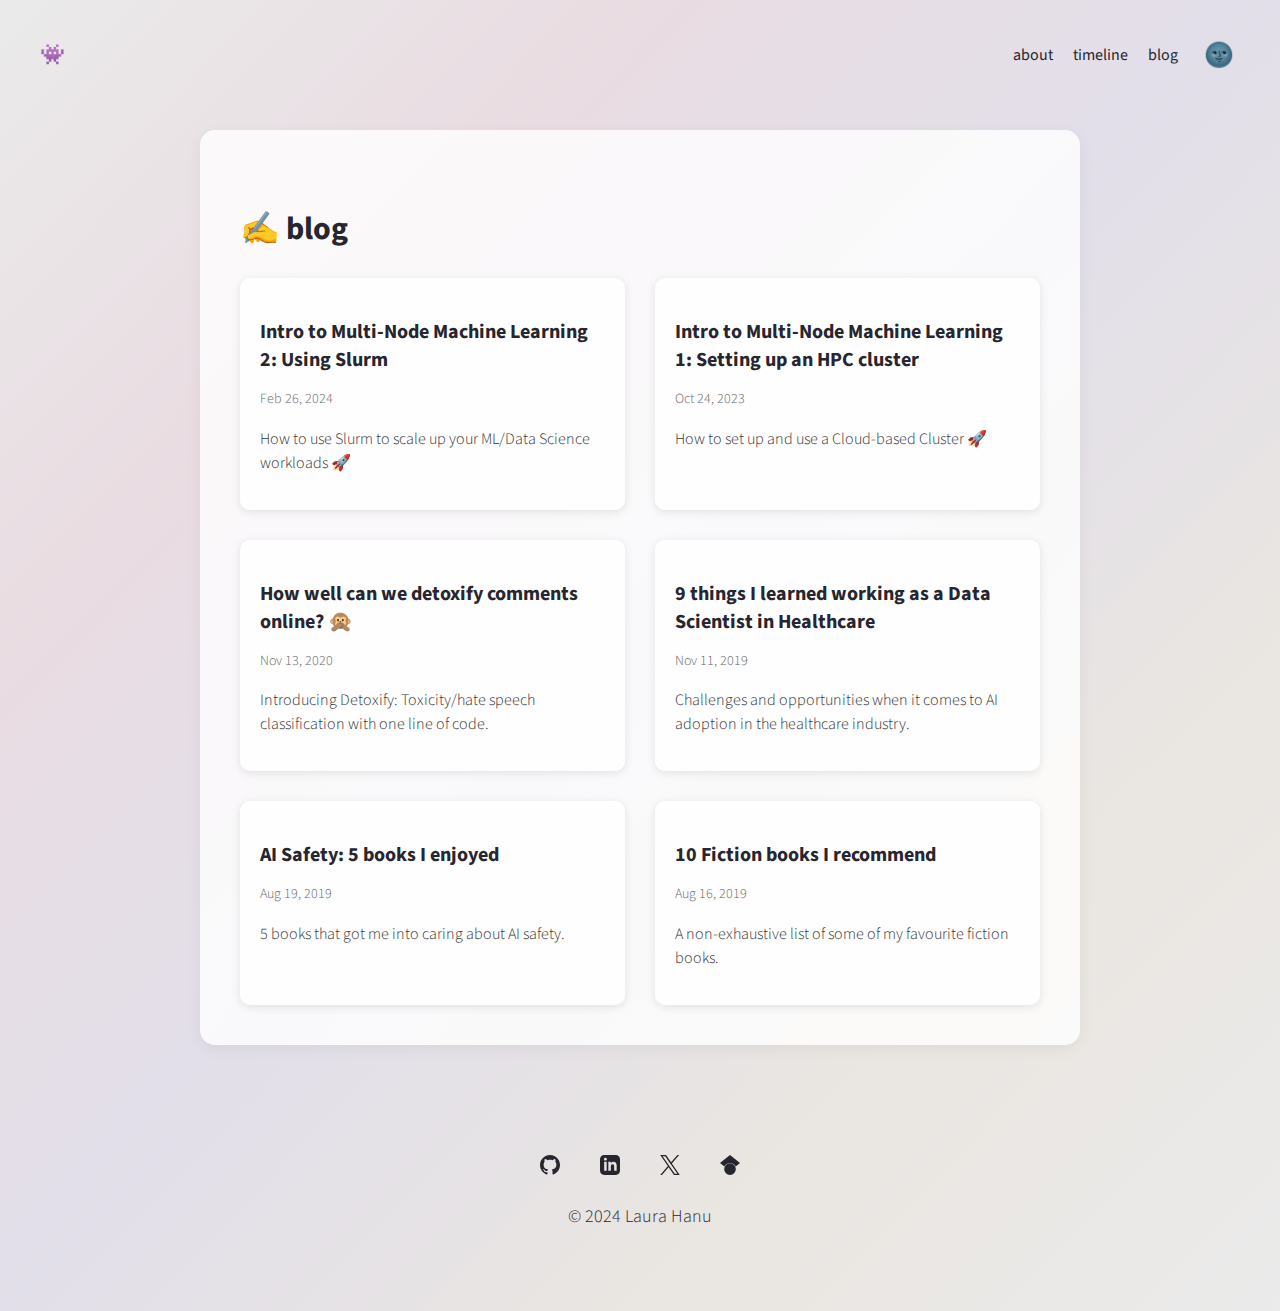
==== commit 1cbc6813: "gtag" ====
--- a/blog.html
+++ b/blog.html
@@ -17,7 +17,14 @@
     <meta name="viewport" content="width=device-width, initial-scale=1.0">
     <title>Laura's Blog</title>
     <link rel="stylesheet" href="styles.css"> <!-- Assuming you'll create a separate CSS file -->
-</head>
+    <script async src="https://www.googletagmanager.com/gtag/js?id=G-5V2103R5TJ"></script>
+    <script>
+      window.dataLayer = window.dataLayer || [];
+      function gtag(){dataLayer.push(arguments);}
+      gtag('js', new Date());
+    
+      gtag('config', 'G-5V2103R5TJ');
+    </script></head>
 
 <body>
     <div class="container">
--- a/style.css
+++ b/style.css
@@ -21,7 +21,6 @@
 .keyword-label {
     font-weight: light;
     margin-right: 10px;
-    /* Adds some space between "Keywords:" and the changing words */
 }
 
 #keyword-display {
@@ -31,17 +30,14 @@
 
 .dark-mode .keyword-section {
     color: #ebebeb;
-    /* Light color for dark mode */
 }
 
 .dark-mode .keyword-label {
     color: #ebebeb;
-    /* Slightly dimmer color for the label in dark mode */
 }
 
 .dark-mode #keyword-display {
     color: #ebebeb;
-    /* Bright color for the changing keywords in dark mode */
 }
 
 .profile-info {
@@ -217,8 +213,8 @@
     background-image:
         linear-gradient(to bottom right,
             rgba(255, 255, 255, 0.4) 0%,
-            rgba(252, 228, 236, 0.4) 25%,
-            rgba(237, 232, 252, 0.4) 50%,
+            rgba(251, 219, 233, 0.4) 25%,
+            rgba(233, 226, 253, 0.4) 50%,
             rgba(253, 243, 231, 0.4) 75%,
             rgba(255, 255, 255, 0.4) 100%);
     background-repeat: repeat;
@@ -648,7 +644,11 @@
 .post-content li {
     margin-bottom: 10px;
 }
-
+.post-title {
+    font-size: 44px;
+    margin-bottom: 30px;
+    margin-left: 0px;
+}
 .post-meta {
     font-size: 16px;
     color: #666;
--- a/style.css
+++ b/style.css
@@ -21,7 +21,6 @@
 .keyword-label {
     font-weight: light;
     margin-right: 10px;
-    /* Adds some space between "Keywords:" and the changing words */
 }
 
 #keyword-display {
@@ -31,17 +30,14 @@
 
 .dark-mode .keyword-section {
     color: #ebebeb;
-    /* Light color for dark mode */
 }
 
 .dark-mode .keyword-label {
     color: #ebebeb;
-    /* Slightly dimmer color for the label in dark mode */
 }
 
 .dark-mode #keyword-display {
     color: #ebebeb;
-    /* Bright color for the changing keywords in dark mode */
 }
 
 .profile-info {
@@ -217,8 +213,8 @@
     background-image:
         linear-gradient(to bottom right,
             rgba(255, 255, 255, 0.4) 0%,
-            rgba(252, 228, 236, 0.4) 25%,
-            rgba(237, 232, 252, 0.4) 50%,
+            rgba(251, 219, 233, 0.4) 25%,
+            rgba(233, 226, 253, 0.4) 50%,
             rgba(253, 243, 231, 0.4) 75%,
             rgba(255, 255, 255, 0.4) 100%);
     background-repeat: repeat;
@@ -648,7 +644,11 @@
 .post-content li {
     margin-bottom: 10px;
 }
-
+.post-title {
+    font-size: 44px;
+    margin-bottom: 30px;
+    margin-left: 0px;
+}
 .post-meta {
     font-size: 16px;
     color: #666;
